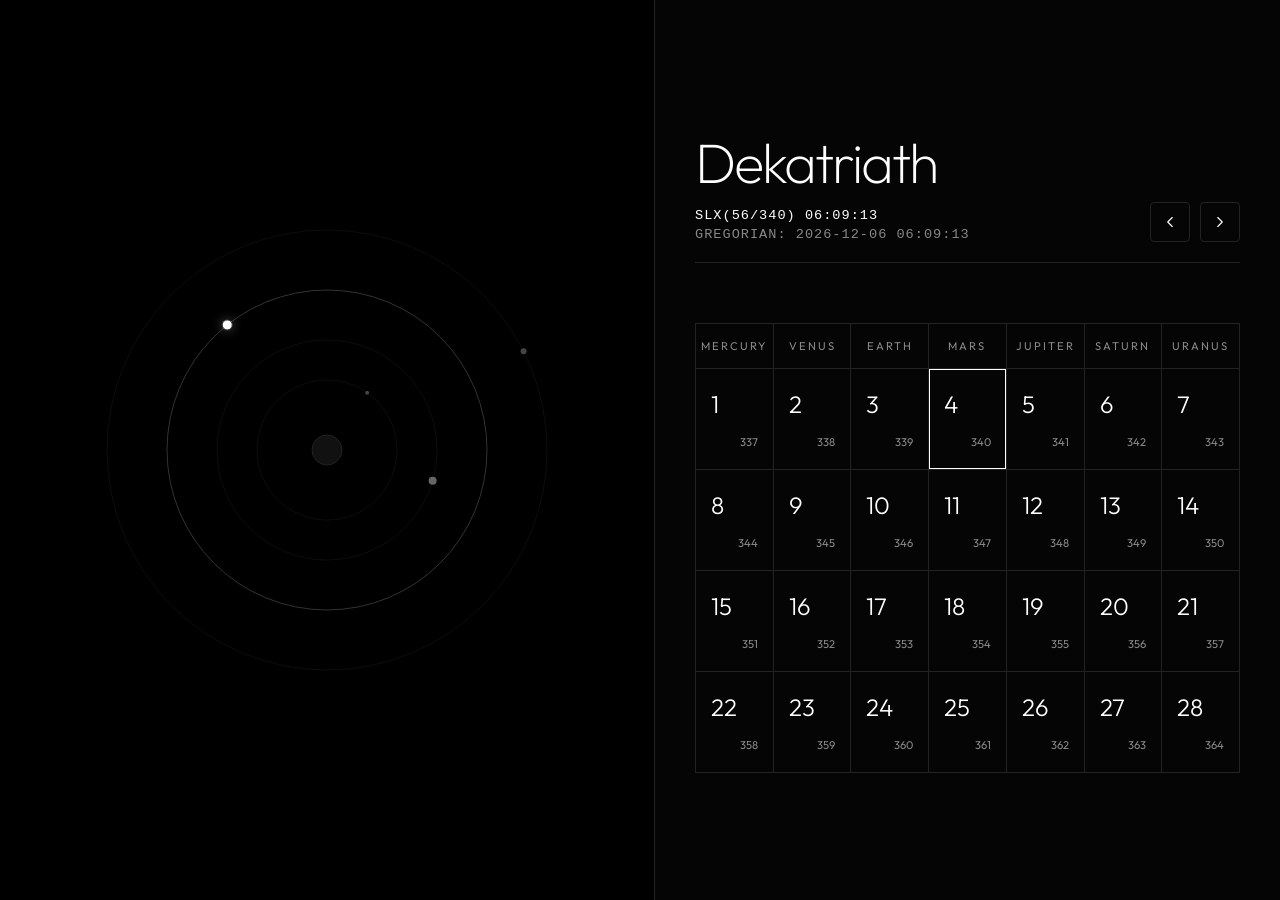
==== public/index.html @ e3ac746f "SEO: Add sitemaps, robots.txt, and OpenGraph meta tags" ====
<!DOCTYPE html>
<html lang="en">
<head>
  <meta charset="UTF-8">
  <meta name="viewport" content="width=device-width, initial-scale=1.0">
  <title>SOLARIX | Solar Unix Calendar</title>
  <meta name="description" content="A beautiful and functional Solar Unix Calendar with 13 months of 28 days and a transition leap period. Modern celestial aesthetic.">
  
  <link rel="preconnect" href="https://fonts.googleapis.com">
  <link rel="preconnect" href="https://fonts.gstatic.com" crossorigin>
  <link href="https://fonts.googleapis.com/css2?family=Outfit:wght@100;300;400;600;700&display=swap" rel="stylesheet">
  
  <link rel="canonical" href="https://solarunixcalendar.web.app/">
  
  <!-- Open Graph / Facebook -->
  <meta property="og:type" content="website">
  <meta property="og:url" content="https://solarunixcalendar.web.app/">
  <meta property="og:title" content="SOLARIX | Solar Unix Calendar">
  <meta property="og:description" content="Explore the eternal Solar Unix Calendar. 13 months, 28 days, and planetary orbital navigation. High-precision astronomical time.">
  <meta property="og:image" content="https://solarunixcalendar.web.app/celestial_galaxy_nebula.png">

  <!-- Twitter -->
  <meta property="twitter:card" content="summary_large_image">
  <meta property="twitter:url" content="https://solarunixcalendar.web.app/">
  <meta property="twitter:title" content="SOLARIX | Solar Unix Calendar">
  <meta property="twitter:description" content="An eternal calendar based on Unix epoch with astronomical navigation. Minimalist and modern.">
  <meta property="twitter:image" content="https://solarunixcalendar.web.app/celestial_galaxy_nebula.png">

  <link rel="stylesheet" href="styles.css">
</head>
<body>
  <div class="app-wrapper">
    <section class="solar-side">
      <canvas id="solar-system-bg"></canvas>
    </section>
    
    <section class="calendar-side">
      <main class="calendar-container">
        <header>
          <div class="month-info">
            <h1 id="month-name">Loading...</h1>
            <div class="clocks-container">
              <p id="slx-clock" class="clock-display slx-color"></p>
              <p id="gregorian-clock" class="clock-display greg-color"></p>
            </div>
          </div>

          <div class="nav-controls">
            <button id="prev-btn" class="nav-btn" aria-label="Previous Month">
              <svg viewBox="0 0 24 24" fill="none" stroke="currentColor" stroke-width="1.5" stroke-linecap="round" stroke-linejoin="round">
                <polyline points="15 18 9 12 15 6"></polyline>
              </svg>
            </button>
            <button id="next-btn" class="nav-btn" aria-label="Next Month">
              <svg viewBox="0 0 24 24" fill="none" stroke="currentColor" stroke-width="1.5" stroke-linecap="round" stroke-linejoin="round">
                <polyline points="9 18 15 12 9 6"></polyline>
              </svg>
            </button>
          </div>
        </header>
        
        <div id="calendar-grid" class="calendar-grid">
          <!-- Generated by app.js -->
        </div>
      </main>
    </section>
  </div>

  <script src="app.js"></script>
  <script src="background.js"></script>
</body>
</html>
---- public/styles.css ----
:root {
  --bg-color: #050505;
  --surface-color: #111111;
  --accent-color: #ffffff;
  --text-main: #ffffff;
  --text-muted: #888888;
  --border-color: #222222;
  --hover-border: #444444;
  --transition: 0.2s ease;
}

* {
  box-sizing: border-box;
  margin: 0;
  padding: 0;
}

body {
  font-family: 'Outfit', sans-serif;
  background-color: var(--bg-color);
  color: var(--text-main);
  min-height: 100vh;
  -webkit-font-smoothing: antialiased;
  overflow-x: hidden;
}

.app-wrapper {
  display: flex;
  min-height: 100vh;
  width: 100%;
}

.solar-side {
  flex: 1.2;
  position: sticky;
  top: 0;
  height: 100vh;
  background-color: #000;
  border-right: 1px solid var(--border-color);
  overflow: hidden;
}

.calendar-side {
  flex: 1;
  background-color: var(--bg-color);
  display: flex;
  justify-content: center;
  align-items: center;
  padding: 40px;
  overflow-y: auto;
}

#solar-system-bg {
  width: 100%;
  height: 100%;
  display: block;
}

.calendar-container {
  width: 100%;
  max-width: 800px;
  background: transparent;
  padding: 0;
}

@media (max-width: 1024px) {
  .app-wrapper {
    flex-direction: column;
  }
  .solar-side {
    height: 50vh;
    position: relative;
    border-right: none;
    border-bottom: 1px solid var(--border-color);
  }
  .calendar-side {
    padding: 20px;
  }
}

header {
  display: flex;
  justify-content: space-between;
  align-items: flex-end;
  margin-bottom: 60px;
  border-bottom: 1px solid var(--border-color);
  padding-bottom: 20px;
}

.month-info {
  text-align: left;
}

#month-name {
  font-size: 3.5rem;
  font-weight: 200;
  letter-spacing: -2px;
  margin-bottom: 10px;
}

.clocks-container {
  display: flex;
  flex-direction: column;
  gap: 4px;
}

.clock-display {
  font-family: 'Courier New', monospace;
  font-size: 0.85rem;
  color: var(--text-muted);
  text-transform: uppercase;
  letter-spacing: 1px;
}

.slx-color {
  color: var(--text-main);
}

.nav-controls {
  display: flex;
  gap: 10px;
}

.nav-btn {
  background: transparent;
  border: 1px solid var(--border-color);
  color: var(--text-main);
  width: 40px;
  height: 40px;
  border-radius: 4px;
  cursor: pointer;
  display: flex;
  justify-content: center;
  align-items: center;
  transition: var(--transition);
}

.nav-btn:hover {
  border-color: var(--accent-color);
  background: var(--surface-color);
}

.nav-btn svg {
  width: 18px;
  height: 18px;
}

.calendar-grid {
  display: grid;
  grid-template-columns: repeat(7, 1fr);
  gap: 1px;
  background-color: var(--border-color);
  border: 1px solid var(--border-color);
}

.weekday-header {
  background-color: var(--bg-color);
  font-size: 0.7rem;
  text-transform: uppercase;
  letter-spacing: 2px;
  color: var(--text-muted);
  text-align: center;
  padding: 15px 0;
  font-weight: 400;
}

.day-cell {
  background-color: var(--bg-color);
  padding: 20px 15px;
  min-height: 100px;
  display: flex;
  flex-direction: column;
  justify-content: space-between;
  transition: var(--transition);
}

.day-cell:hover {
  background-color: var(--surface-color);
  z-index: 10;
}

.day-cell.today {
  box-shadow: inset 0 0 0 1px var(--accent-color);
}

.day-num {
  font-size: 1.5rem;
  font-weight: 300;
}

.year-day-num {
  font-size: 0.7rem;
  color: var(--text-muted);
  align-self: flex-end;
}

.calendar-grid.leap-layout {
  grid-template-columns: repeat(2, 1fr);
  max-width: 400px;
  margin: 0;
}

/* Animations */
#calendar-grid {
  transition: opacity 0.3s ease;
}

@media (max-width: 600px) {
  .calendar-container {
    padding: 20px;
  }
  #month-name {
    font-size: 2.5rem;
  }
  header {
    flex-direction: column;
    align-items: flex-start;
    gap: 20px;
  }
}
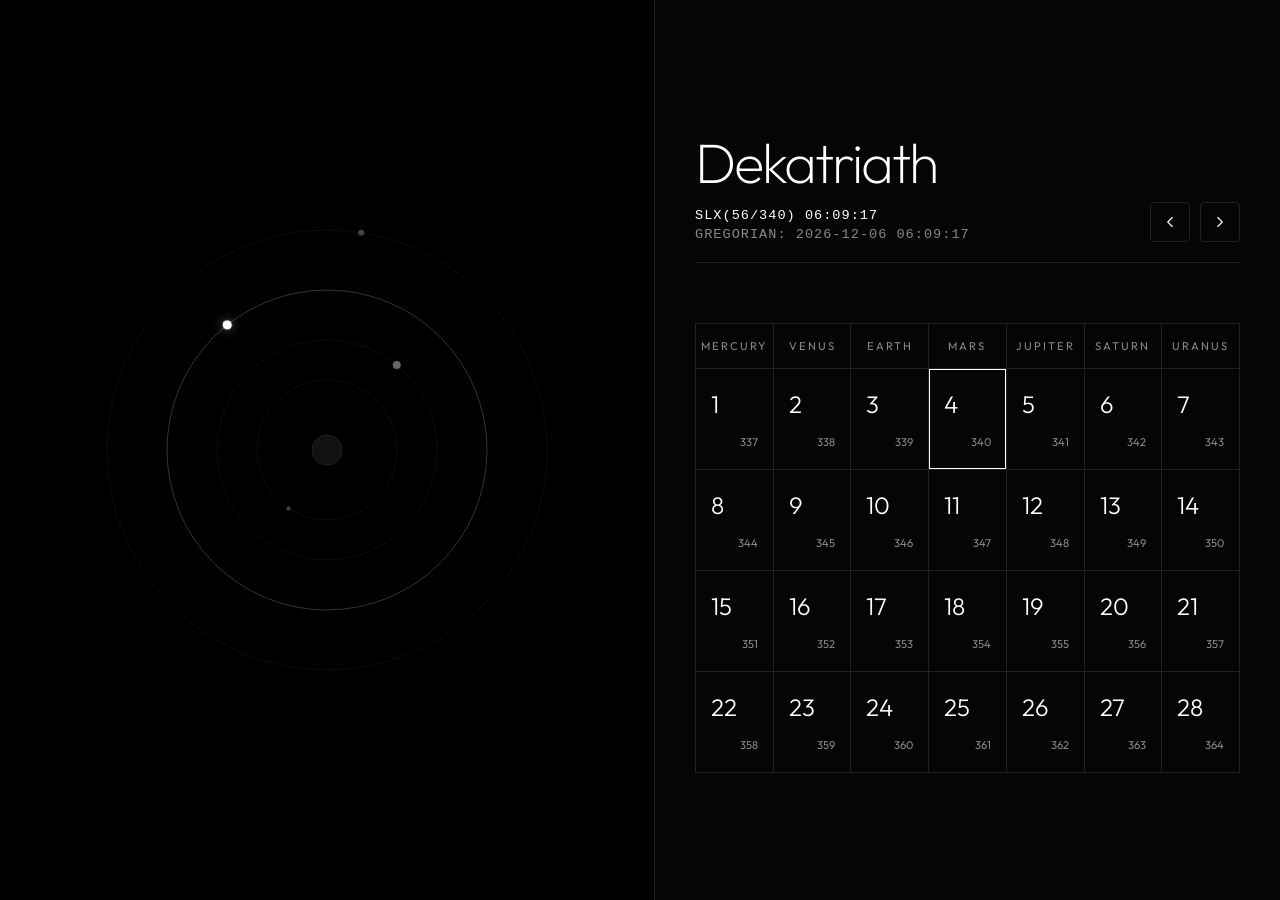
==== commit ad9cae16: "Update Leap month: Highlight day 366 in red and add leap year timeline" ====
--- a/public/index.html
+++ b/public/index.html
@@ -62,6 +62,8 @@
         <div id="calendar-grid" class="calendar-grid">
           <!-- Generated by app.js -->
         </div>
+
+        <footer id="leap-timeline" class="leap-timeline"></footer>
       </main>
     </section>
   </div>
--- a/public/styles.css
+++ b/public/styles.css
@@ -200,6 +200,29 @@
   margin: 0;
 }
 
+.day-num.leap-day-highlight {
+  color: #ff3b30;
+  font-weight: 500;
+}
+
+.leap-timeline {
+  margin-top: 40px;
+  padding-top: 20px;
+  border-top: 1px dotted var(--border-color);
+  font-family: 'Courier New', monospace;
+  font-size: 0.8rem;
+  color: var(--text-muted);
+  display: flex;
+  justify-content: space-between;
+  text-transform: uppercase;
+  letter-spacing: 1px;
+}
+
+.leap-timeline span.current {
+  color: var(--text-main);
+  border-bottom: 1px solid var(--text-main);
+}
+
 /* Animations */
 #calendar-grid {
   transition: opacity 0.3s ease;
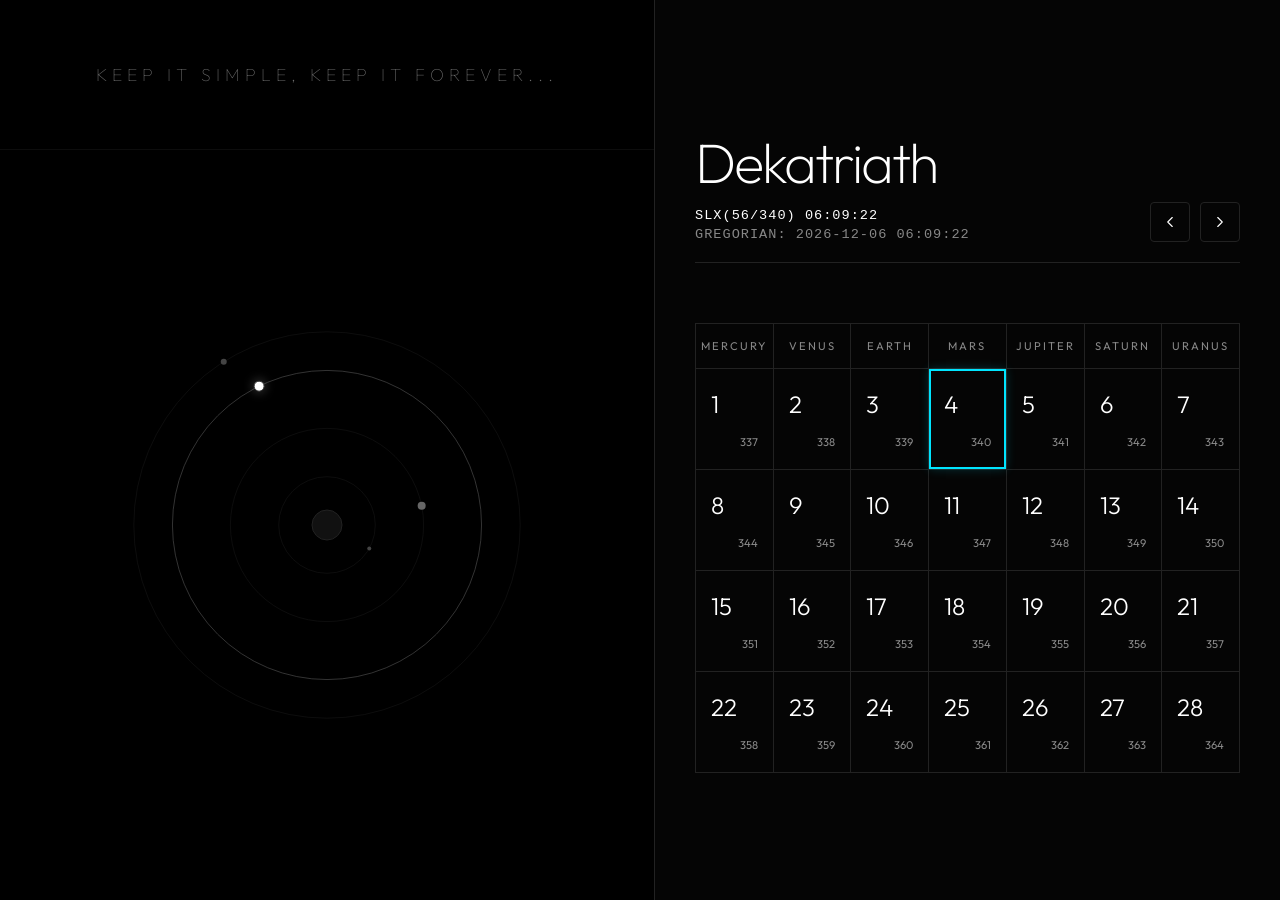
==== commit 4d64e5cc: "UI: Add 'Keep it simple' intro header and center solar system below it" ====
--- a/public/index.html
+++ b/public/index.html
@@ -31,6 +31,9 @@
 <body>
   <div class="app-wrapper">
     <section class="solar-side">
+      <div class="solar-header">
+        <p>Keep it simple, keep it forever...</p>
+      </div>
       <canvas id="solar-system-bg"></canvas>
     </section>
     
--- a/public/styles.css
+++ b/public/styles.css
@@ -38,6 +38,34 @@
   background-color: #000;
   border-right: 1px solid var(--border-color);
   overflow: hidden;
+  display: flex;
+  flex-direction: column;
+}
+
+.solar-header {
+  height: 150px;
+  display: flex;
+  justify-content: center;
+  align-items: center;
+  padding: 0 40px;
+  border-bottom: 1px solid rgba(255, 255, 255, 0.05);
+}
+
+.solar-header p {
+  font-family: 'Outfit', sans-serif;
+  font-weight: 100;
+  font-size: 1.1rem;
+  color: var(--text-muted);
+  letter-spacing: 5px;
+  text-transform: uppercase;
+  text-align: center;
+  opacity: 0.8;
+}
+
+#solar-system-bg {
+  flex: 1;
+  width: 100%;
+  display: block;
 }
 
 .calendar-side {
@@ -69,12 +97,23 @@
   }
   .solar-side {
     height: 50vh;
+    min-height: 450px;
     position: relative;
     border-right: none;
     border-bottom: 1px solid var(--border-color);
   }
+  .solar-header {
+    height: 100px; /* Shorter for mobile */
+  }
   .calendar-side {
     padding: 20px;
+  }
+  .day-cell {
+    min-height: 80px;
+    padding: 12px 10px;
+  }
+  .day-num {
+    font-size: 1.2rem;
   }
 }
 
@@ -172,15 +211,25 @@
   flex-direction: column;
   justify-content: space-between;
   transition: var(--transition);
+  cursor: pointer;
+  position: relative;
+  overflow: hidden;
 }
 
 .day-cell:hover {
   background-color: var(--surface-color);
   z-index: 10;
+  border-color: rgba(0, 229, 255, 0.3);
+  transform: translateY(-2px);
 }
 
 .day-cell.today {
   box-shadow: inset 0 0 0 1px var(--accent-color);
+}
+
+.day-cell.selected-day {
+  box-shadow: inset 0 0 0 2px #00e5ff, 0 0 10px rgba(0, 229, 255, 0.2);
+  z-index: 5;
 }
 
 .day-num {
@@ -201,26 +250,66 @@
 }
 
 .day-num.leap-day-highlight {
-  color: #ff3b30;
-  font-weight: 500;
+  color: #FF2400; /* Intense Scarlet */
+  font-weight: 700;
+  text-shadow: 0 0 12px rgba(255, 36, 0, 0.9);
+}
+
+.day-cell.leap-day-active {
+  background-color: #000000 !important;
+  border-color: #FF2400 !important;
+  box-shadow: 0 0 20px rgba(255, 36, 0, 0.3);
+}
+
+.day-cell.non-leap-inactive {
+  background-color: #000000 !important; /* Force black, no transparency to grid */
+  border-color: #1a1a1a;
+}
+
+.day-cell.non-leap-inactive .day-num,
+.day-cell.non-leap-inactive .year-day-num {
+  opacity: 0.2; /* Only dim the text */
 }
 
 .leap-timeline {
-  margin-top: 40px;
+  margin-top: 60px;
   padding-top: 20px;
   border-top: 1px dotted var(--border-color);
   font-family: 'Courier New', monospace;
+  display: flex;
+  justify-content: space-between;
+  width: 100%;
+}
+
+.timeline-item {
+  display: flex;
+  flex-direction: column;
+  align-items: center;
+  gap: 8px;
+  text-align: center;
+}
+
+.year-text {
   font-size: 0.8rem;
   color: var(--text-muted);
-  display: flex;
-  justify-content: space-between;
   text-transform: uppercase;
   letter-spacing: 1px;
 }
 
-.leap-timeline span.current {
-  color: var(--text-main);
-  border-bottom: 1px solid var(--text-main);
+.label-text {
+  font-size: 1.2rem;
+  font-weight: 200;
+  color: var(--text-muted);
+  letter-spacing: 4px;
+}
+
+.timeline-item.active .year-text {
+  color: var(--text-main);
+  text-decoration: underline;
+}
+
+.timeline-item.active .label-text {
+  color: var(--text-main);
 }
 
 /* Animations */
@@ -229,15 +318,41 @@
 }
 
 @media (max-width: 600px) {
-  .calendar-container {
-    padding: 20px;
+  .solar-side {
+    height: 95vw; /* Square-ish for maximum system size */
+  }
+  .calendar-side {
+    padding: 15px 10px;
   }
   #month-name {
-    font-size: 2.5rem;
+    font-size: 2.2rem;
   }
   header {
     flex-direction: column;
     align-items: flex-start;
-    gap: 20px;
-  }
-}
+    gap: 15px;
+    margin-bottom: 30px;
+  }
+  .day-cell {
+    min-height: 60px;
+    padding: 8px 6px;
+  }
+  .day-num {
+    font-size: 1rem;
+  }
+  .weekday-header {
+    padding: 10px 0;
+    font-size: 0.6rem;
+    letter-spacing: 1px;
+  }
+  .label-text {
+    font-size: 0.9rem;
+    letter-spacing: 2px;
+  }
+  .year-text {
+    font-size: 0.6rem;
+  }
+  .leap-timeline {
+    margin-top: 30px;
+  }
+}
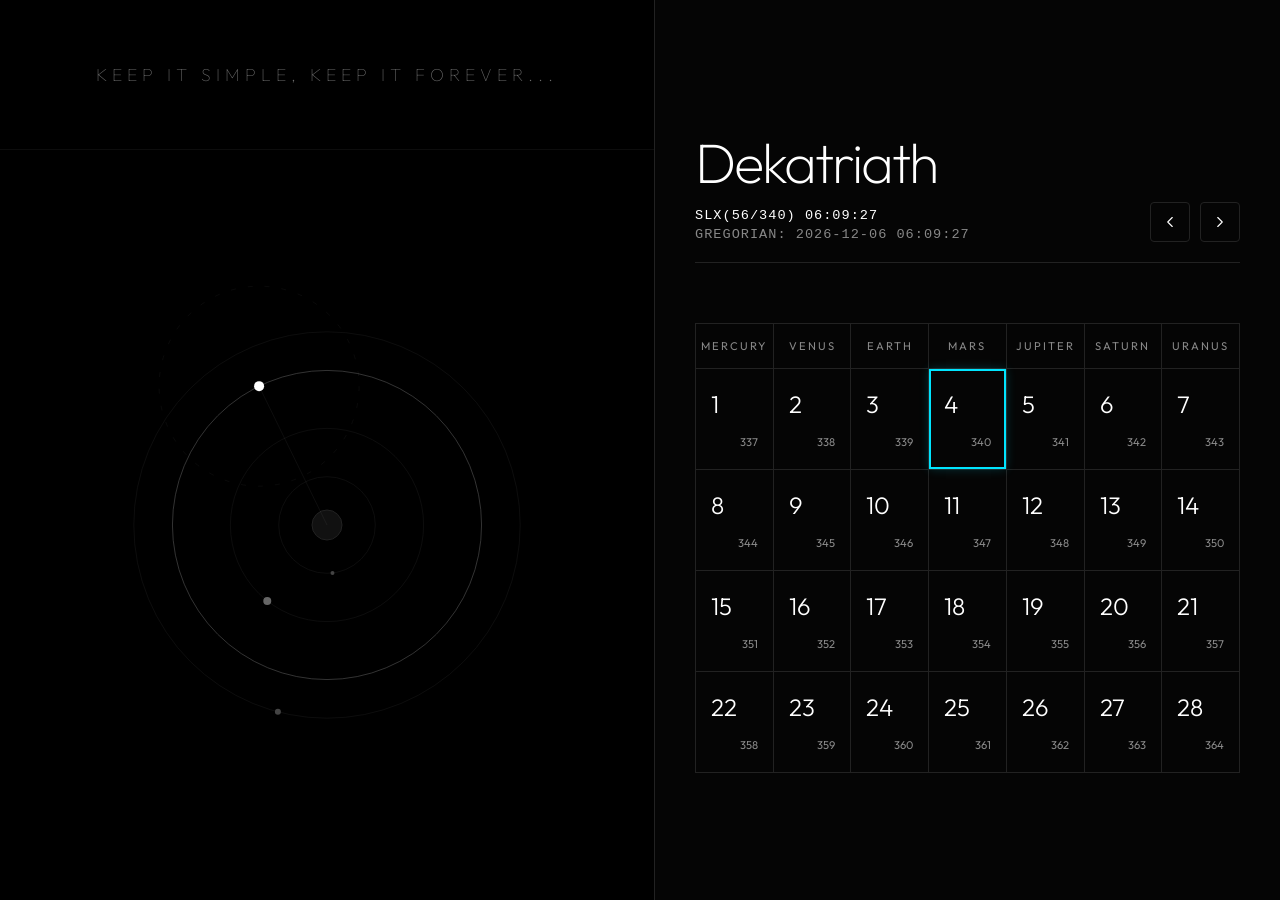
==== commit 3f1a536d: "favicon corregido por SLX" ====
--- a/public/index.html
+++ b/public/index.html
@@ -27,6 +27,8 @@
   <meta property="twitter:image" content="https://solarunixcalendar.web.app/celestial_galaxy_nebula.png">
 
   <link rel="stylesheet" href="styles.css">
+  <link rel="icon" href="favicon.svg" type="image/svg+xml">
+  <link rel="icon" href="favicon.png" type="image/png">
 </head>
 <body>
   <div class="app-wrapper">
--- a/public/styles.css
+++ b/public/styles.css
@@ -203,6 +203,13 @@
   font-weight: 400;
 }
 
+.weekday-header .short-name {
+  display: none;
+}
+.weekday-header .full-name {
+  display: inline;
+}
+
 .day-cell {
   background-color: var(--bg-color);
   padding: 20px 15px;
@@ -345,6 +352,12 @@
     font-size: 0.6rem;
     letter-spacing: 1px;
   }
+  .weekday-header .full-name {
+    display: none;
+  }
+  .weekday-header .short-name {
+    display: inline;
+  }
   .label-text {
     font-size: 0.9rem;
     letter-spacing: 2px;
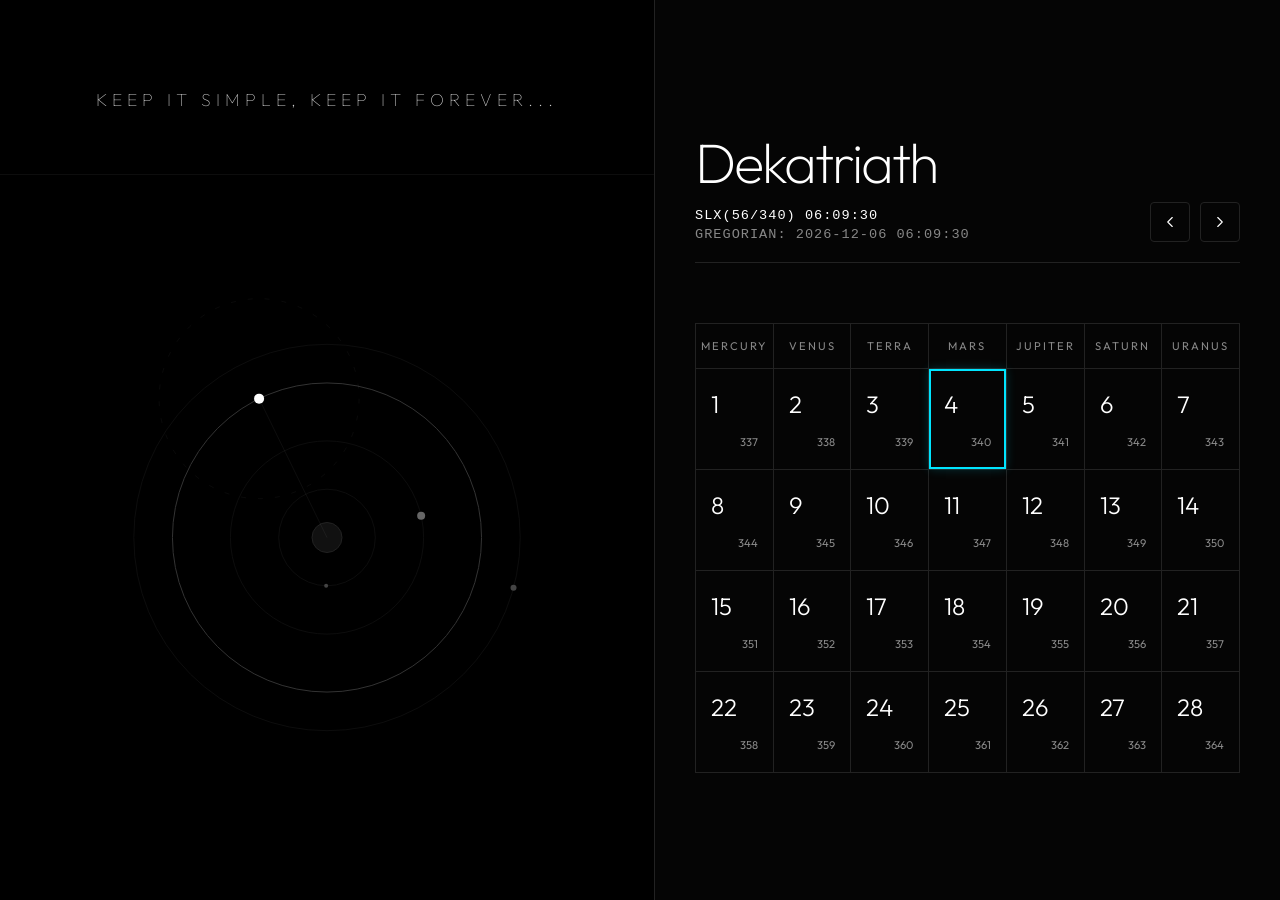
==== commit a86e2120: "Update" ====
--- a/public/index.html
+++ b/public/index.html
@@ -33,8 +33,8 @@
 <body>
   <div class="app-wrapper">
     <section class="solar-side">
-      <div class="solar-header">
-        <p>Keep it simple, keep it forever...</p>
+      <div class="solar-header" style="margin-top: 25px;">
+        <p style="color: white;">Keep it simple, keep it forever...</p>
       </div>
       <canvas id="solar-system-bg"></canvas>
     </section>
--- a/public/styles.css
+++ b/public/styles.css
@@ -217,7 +217,6 @@
   display: flex;
   flex-direction: column;
   justify-content: space-between;
-  transition: var(--transition);
   cursor: pointer;
   position: relative;
   overflow: hidden;
@@ -307,7 +306,7 @@
   font-size: 1.2rem;
   font-weight: 200;
   color: var(--text-muted);
-  letter-spacing: 4px;
+  letter-spacing: 2px;
 }
 
 .timeline-item.active .year-text {
@@ -319,10 +318,7 @@
   color: var(--text-main);
 }
 
-/* Animations */
-#calendar-grid {
-  transition: opacity 0.3s ease;
-}
+
 
 @media (max-width: 600px) {
   .solar-side {
@@ -360,7 +356,7 @@
   }
   .label-text {
     font-size: 0.9rem;
-    letter-spacing: 2px;
+    letter-spacing: 1px;
   }
   .year-text {
     font-size: 0.6rem;
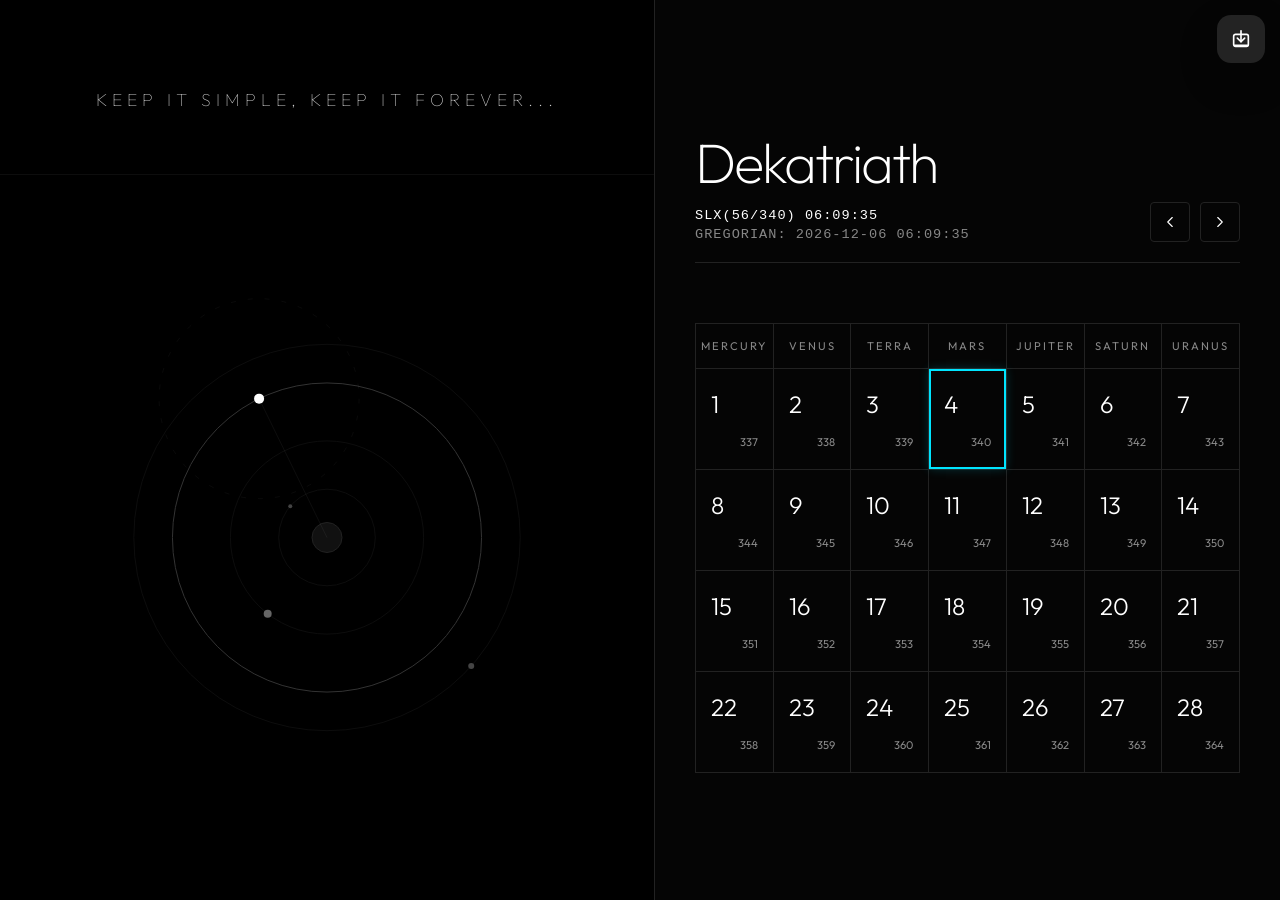
==== commit c0d62993: "Add" ====
--- a/public/index.html
+++ b/public/index.html
@@ -31,6 +31,14 @@
   <link rel="icon" href="favicon.png" type="image/png">
 </head>
 <body>
+  <a class="download-icon-btn" href="solar_unix_calendar.pdf" download="solar_unix_calendar.pdf" aria-label="Download project documentation" style="position: absolute; top: 15px; right: 15px; width: 48px; height: 48px; display: inline-flex; align-items: center; justify-content: center; background: rgba(255,255,255,0.12); border-radius: 14px; color: #ffffff; text-decoration: none; box-shadow: 0 16px 40px rgba(0,0,0,0.18);">
+    <svg viewBox="0 0 24 24" width="22" height="22" fill="none" stroke="currentColor" stroke-width="1.8" stroke-linecap="round" stroke-linejoin="round">
+      <path d="M12 3v12"></path>
+      <polyline points="8 11 12 15 16 11"></polyline>
+      <path d="M5 19h14"></path>
+      <path d="M6 7h12a2 2 0 0 1 2 2v9a2 2 0 0 1-2 2H6a2 2 0 0 1-2-2V9a2 2 0 0 1 2-2z"></path>
+    </svg>
+  </a>
   <div class="app-wrapper">
     <section class="solar-side">
       <div class="solar-header" style="margin-top: 25px;">
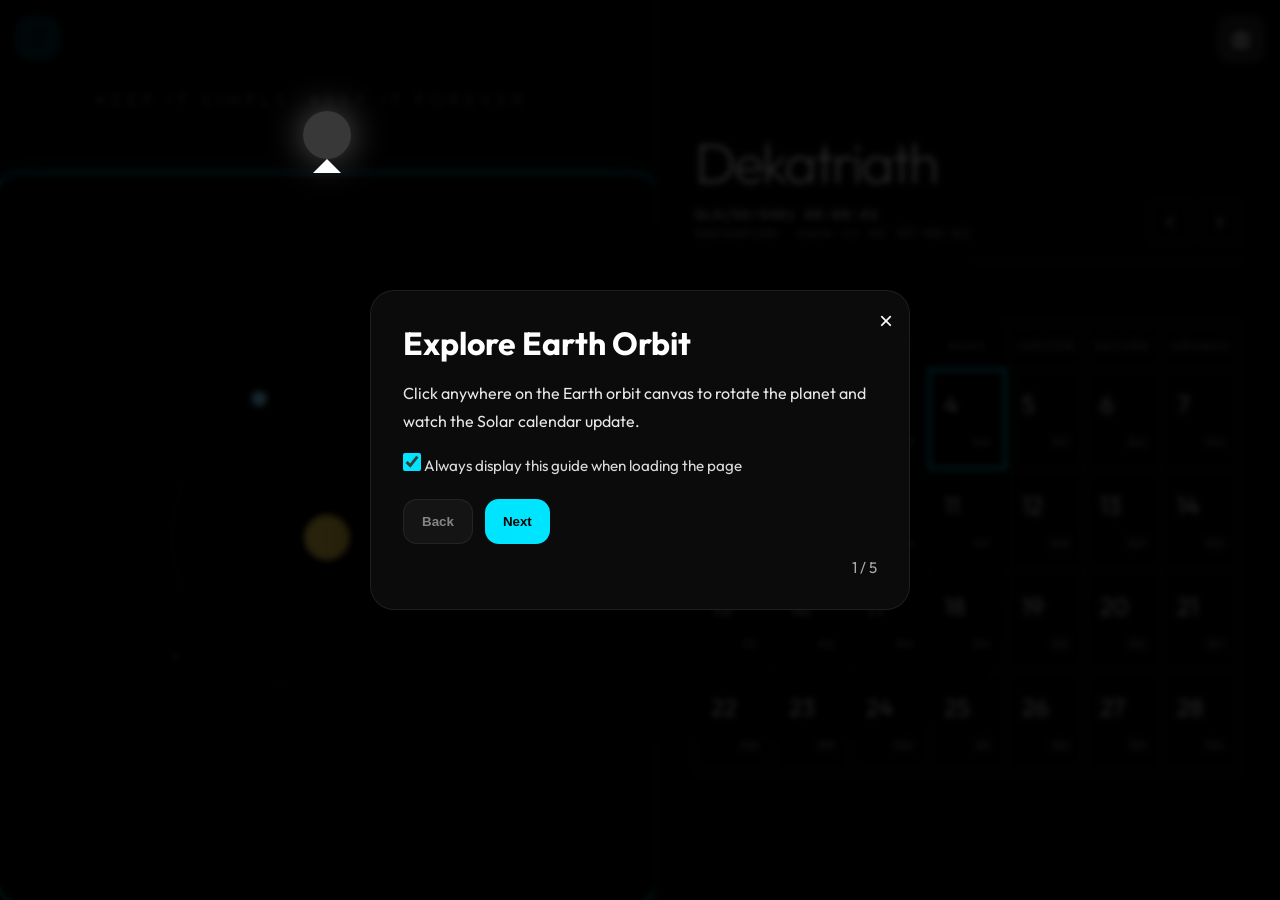
==== commit e7981e5a: "Enhance" ====
--- a/public/index.html
+++ b/public/index.html
@@ -31,7 +31,30 @@
   <link rel="icon" href="favicon.png" type="image/png">
 </head>
 <body>
-  <a class="download-icon-btn" href="solar_unix_calendar.pdf" download="solar_unix_calendar.pdf" aria-label="Download project documentation" style="position: absolute; top: 15px; right: 15px; width: 48px; height: 48px; display: inline-flex; align-items: center; justify-content: center; background: rgba(255,255,255,0.12); border-radius: 14px; color: #ffffff; text-decoration: none; box-shadow: 0 16px 40px rgba(0,0,0,0.18);">
+  <div id="walkthrough-overlay" class="walkthrough-overlay hidden" role="dialog" aria-modal="true" aria-labelledby="walkthrough-title" aria-describedby="walkthrough-description">
+    <div class="walkthrough-backdrop"></div>
+    <div id="walkthrough-arrow" class="walkthrough-arrow" aria-hidden="true"></div>
+    <div class="walkthrough-card" role="document">
+      <button id="walkthrough-close" class="walkthrough-close" aria-label="Close walkthrough">×</button>
+      <h2 id="walkthrough-title">Welcome to Solarix</h2>
+      <div id="walkthrough-description">
+        <p>Follow these steps to learn the first interactive controls in Solarix.</p>
+      </div>
+      <div class="walkthrough-checkbox">
+        <label>
+          <input id="walkthrough-always-show" type="checkbox" checked>
+          Always display this guide when loading the page
+        </label>
+      </div>
+      <div class="walkthrough-actions">
+        <button id="walkthrough-prev" class="walkthrough-secondary" type="button">Back</button>
+        <button id="walkthrough-next" class="walkthrough-action" type="button">Next</button>
+      </div>
+      <div class="walkthrough-step-indicator"><span id="walkthrough-step-number">1</span> / <span id="walkthrough-step-total">5</span></div>
+    </div>
+  </div>
+  <button id="walkthrough-help-btn" class="walkthrough-help-btn" aria-label="Open walkthrough">?</button>
+  <a class="download-icon-btn" href="solar_unix_calendar.pdf" download="solar_unix_calendar.pdf" aria-label="Download project documentation" style="position: fixed; top: 15px; right: 15px; width: 48px; height: 48px; display: inline-flex; align-items: center; justify-content: center; background: rgba(255,255,255,0.12); border-radius: 14px; color: #ffffff; text-decoration: none; box-shadow: 0 16px 40px rgba(0,0,0,0.18); z-index: 9999;">
     <svg viewBox="0 0 24 24" width="22" height="22" fill="none" stroke="currentColor" stroke-width="1.8" stroke-linecap="round" stroke-linejoin="round">
       <path d="M12 3v12"></path>
       <polyline points="8 11 12 15 16 11"></polyline>
--- a/public/styles.css
+++ b/public/styles.css
@@ -91,6 +91,272 @@
   padding: 0;
 }
 
+.download-icon-btn {
+  position: fixed;
+  top: 15px;
+  right: 15px;
+  width: 48px;
+  height: 48px;
+  display: inline-flex;
+  align-items: center;
+  justify-content: center;
+  background: rgba(255,255,255,0.12);
+  border-radius: 14px;
+  color: #ffffff;
+  text-decoration: none;
+  box-shadow: 0 16px 40px rgba(0,0,0,0.18);
+  z-index: 9999;
+}
+
+.walkthrough-help-btn {
+  position: fixed;
+  top: 15px;
+  left: 15px;
+  width: 46px;
+  height: 46px;
+  border: none;
+  border-radius: 18px;
+  background: rgba(0, 229, 255, 0.18);
+  color: #050505;
+  font-size: 1.4rem;
+  font-weight: 800;
+  cursor: pointer;
+  z-index: 10001;
+  box-shadow: 0 20px 40px rgba(0, 0, 0, 0.22);
+  transition: transform 180ms ease, background 180ms ease, box-shadow 180ms ease;
+}
+
+.walkthrough-help-btn:hover,
+.walkthrough-help-btn:focus {
+  transform: translateY(-2px);
+  background: rgba(0, 229, 255, 0.28);
+  outline: none;
+}
+
+.walkthrough-overlay {
+  position: fixed;
+  inset: 0;
+  display: flex;
+  align-items: center;
+  justify-content: center;
+  z-index: 20000;
+  pointer-events: auto;
+}
+
+.walkthrough-overlay.hidden {
+  display: none;
+}
+
+.walkthrough-backdrop {
+  position: absolute;
+  inset: 0;
+  background: rgba(0, 0, 0, 0.82);
+  backdrop-filter: blur(3px);
+  z-index: 20001;
+}
+
+.walkthrough-card {
+  position: relative;
+  width: min(100%, 540px);
+  background: rgba(12, 12, 12, 0.98);
+  border: 1px solid rgba(255, 255, 255, 0.08);
+  border-radius: 24px;
+  padding: 32px;
+  box-shadow: 0 32px 90px rgba(0, 0, 0, 0.35);
+  z-index: 20002;
+  pointer-events: auto;
+}
+
+.walkthrough-card h2 {
+  margin: 0 0 16px;
+  font-size: 2rem;
+  color: #ffffff;
+}
+
+.walkthrough-card p {
+  color: rgba(255, 255, 255, 0.9);
+  line-height: 1.75;
+}
+
+.walkthrough-actions {
+  display: flex;
+  gap: 12px;
+  margin-top: 24px;
+}
+
+.walkthrough-action,
+.walkthrough-secondary {
+  border-radius: 14px;
+  padding: 14px 18px;
+  font-weight: 700;
+  cursor: pointer;
+  border: none;
+}
+
+.walkthrough-action {
+  background: #00e5ff;
+  color: #050505;
+}
+
+.walkthrough-action:hover {
+  background: #56f4ff;
+}
+
+.walkthrough-secondary {
+  background: rgba(255, 255, 255, 0.08);
+  color: #ffffff;
+  border: 1px solid rgba(255, 255, 255, 0.14);
+}
+
+.walkthrough-checkbox {
+  margin-top: 18px;
+  display: flex;
+  align-items: center;
+  gap: 10px;
+  color: rgba(255, 255, 255, 0.85);
+  font-size: 0.95rem;
+}
+
+.walkthrough-checkbox input[type="checkbox"] {
+  width: 18px;
+  height: 18px;
+  accent-color: #00e5ff;
+  border: 1px solid rgba(255, 255, 255, 0.24);
+  border-radius: 4px;
+}
+
+.walkthrough-step-indicator {
+  margin-top: 14px;
+  font-size: 0.95rem;
+  color: rgba(255, 255, 255, 0.66);
+  text-align: right;
+}
+
+.walkthrough-close {
+  position: absolute;
+  top: 16px;
+  right: 16px;
+  border: none;
+  background: transparent;
+  color: #ffffff;
+  font-size: 1.5rem;
+  cursor: pointer;
+  z-index: 10003;
+}
+
+.walkthrough-target-highlight {
+  position: relative;
+  z-index: 20003 !important;
+  box-shadow: 0 0 0 4px rgba(0, 229, 255, 0.32), 0 0 40px rgba(0, 229, 255, 0.16);
+  border-radius: 18px;
+}
+
+.walkthrough-arrow {
+  position: fixed;
+  width: 48px;
+  height: 48px;
+  z-index: 20004;
+  pointer-events: none;
+}
+
+.walkthrough-arrow::before {
+  content: '';
+  position: absolute;
+  inset: 0;
+  border-radius: 50%;
+  background: rgba(255, 255, 255, 0.22);
+  box-shadow: 0 0 36px rgba(255, 255, 255, 0.35);
+}
+
+.walkthrough-arrow::after {
+  content: '';
+  position: absolute;
+  left: 50%;
+  top: 50%;
+  width: 0;
+  height: 0;
+  border: 14px solid transparent;
+  transform: translate(-50%, -50%);
+}
+
+.walkthrough-arrow.down::after {
+  border-top-color: #ffffff;
+  top: 100%;
+  transform: translate(-50%, -50%) rotate(180deg);
+}
+
+.walkthrough-arrow.up::after {
+  border-bottom-color: #ffffff;
+  top: 0;
+}
+
+.walkthrough-arrow.left::after {
+  border-right-color: #ffffff;
+  left: 0;
+  transform: translate(-50%, -50%) rotate(90deg);
+}
+
+.walkthrough-arrow.right::after {
+  border-left-color: #ffffff;
+  left: 100%;
+  transform: translate(-50%, -50%) rotate(-90deg);
+}
+
+@media (max-width: 768px) {
+  .walkthrough-overlay {
+    z-index: 999999;
+    position: fixed;
+    inset: 0;
+    width: 100vw;
+    height: 100vh;
+  }
+
+  .walkthrough-backdrop {
+    background: rgba(0, 0, 0, 0.92);
+  }
+
+  .walkthrough-card {
+    position: fixed;
+    top: 12vh;
+    left: 50%;
+    transform: translateX(-50%);
+    width: min(92%, 520px);
+    padding: 24px;
+    margin: 0;
+    max-height: 76vh;
+    overflow-y: auto;
+  }
+
+  .walkthrough-help-btn {
+    width: 40px;
+    height: 40px;
+    font-size: 1.1rem;
+  }
+
+  .walkthrough-arrow {
+    z-index: 999999;
+  }
+}
+
+@media (max-width: 1024px) {
+  .download-icon-btn {
+    width: 38px !important;
+    height: 38px !important;
+  }
+  .download-icon-btn svg {
+    width: 18px !important;
+    height: 18px !important;
+  }
+  .download-icon-btn {
+    width: 38px !important;
+    height: 38px !important;
+  }
+  .download-icon-btn svg {
+    width: 18px !important;
+    height: 18px !important;
+  }
+}
+
 @media (max-width: 1024px) {
   .app-wrapper {
     flex-direction: column;
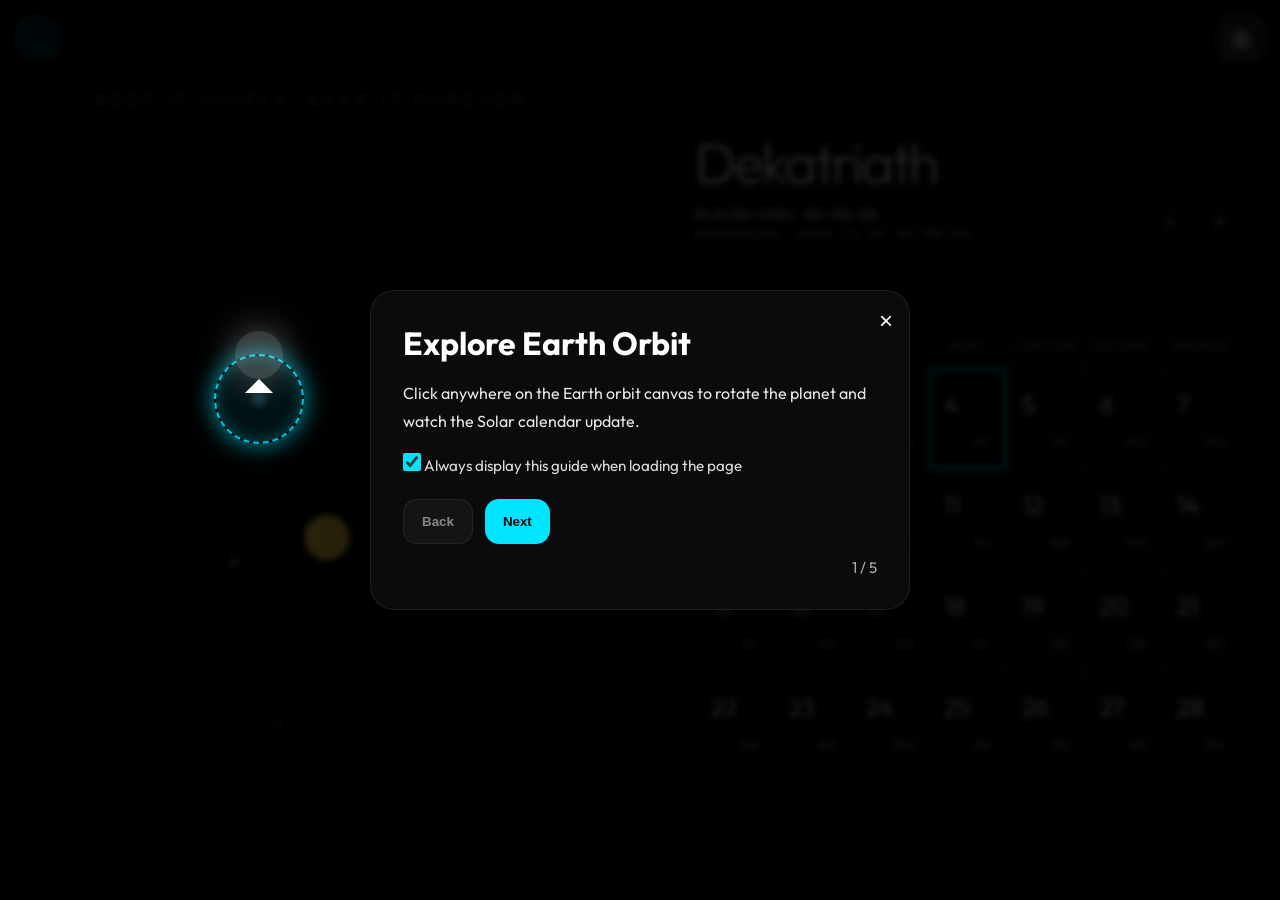
==== commit db6de108: "feat: align walkthrough step 1 targeting earth with a pulsing spotlight circle" ====
--- a/public/index.html
+++ b/public/index.html
@@ -33,6 +33,7 @@
 <body>
   <div id="walkthrough-overlay" class="walkthrough-overlay hidden" role="dialog" aria-modal="true" aria-labelledby="walkthrough-title" aria-describedby="walkthrough-description">
     <div class="walkthrough-backdrop"></div>
+    <div id="walkthrough-earth-circle" class="walkthrough-earth-circle hidden" aria-hidden="true"></div>
     <div id="walkthrough-arrow" class="walkthrough-arrow" aria-hidden="true"></div>
     <div class="walkthrough-card" role="document">
       <button id="walkthrough-close" class="walkthrough-close" aria-label="Close walkthrough">×</button>
--- a/public/styles.css
+++ b/public/styles.css
@@ -302,6 +302,35 @@
   transform: translate(-50%, -50%) rotate(-90deg);
 }
 
+.walkthrough-earth-circle {
+  position: fixed;
+  width: 90px;
+  height: 90px;
+  border-radius: 50%;
+  border: 2px dashed rgba(0, 229, 255, 0.85);
+  box-shadow: 0 0 25px rgba(0, 229, 255, 0.7), inset 0 0 15px rgba(0, 229, 255, 0.3);
+  z-index: 20003;
+  pointer-events: none;
+  transform: translate(-50%, -50%);
+  animation: pulse-ring 2s infinite ease-in-out;
+  background: rgba(0, 229, 255, 0.08);
+}
+
+@keyframes pulse-ring {
+  0%, 100% {
+    transform: translate(-50%, -50%) scale(1);
+    box-shadow: 0 0 20px rgba(0, 229, 255, 0.5), inset 0 0 10px rgba(0, 229, 255, 0.2);
+  }
+  50% {
+    transform: translate(-50%, -50%) scale(1.15);
+    box-shadow: 0 0 35px rgba(0, 229, 255, 0.9), inset 0 0 20px rgba(0, 229, 255, 0.55);
+  }
+}
+
+.walkthrough-earth-circle.hidden {
+  display: none !important;
+}
+
 @media (max-width: 768px) {
   .walkthrough-overlay {
     z-index: 999999;
